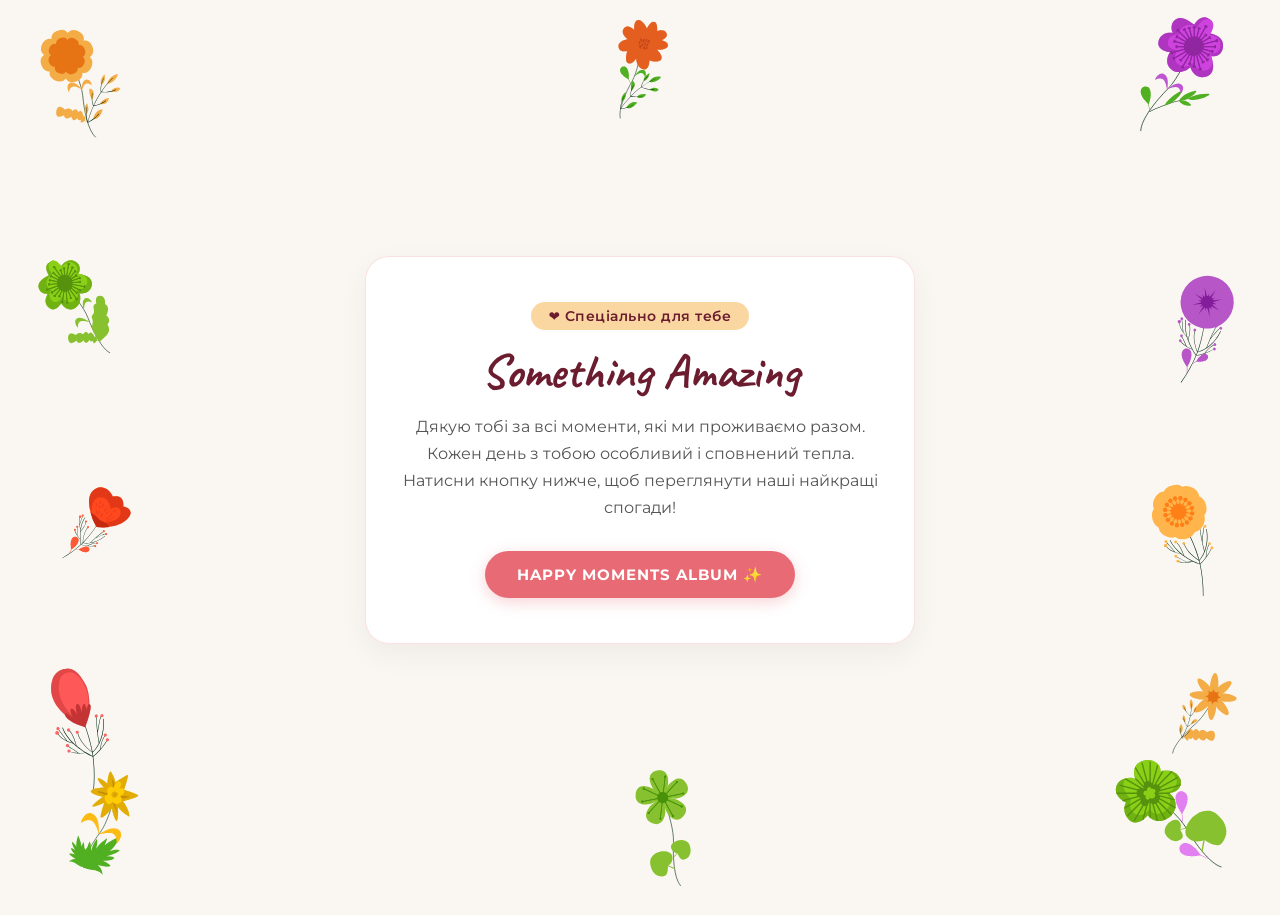
==== congratulations.html @ caf82a6d "Done" ====
<!DOCTYPE html>
<html lang="en">
<head>
    <meta charset="UTF-8">
    <meta name="viewport" content="width=device-width, initial-scale=1.0">
    <link rel="stylesheet" href="style_congratulations.css">
    <link rel="preconnect" href="https://fonts.googleapis.com">
    <link rel="preconnect" href="https://fonts.gstatic.com" crossorigin>
    <link href="https://fonts.googleapis.com/css2?family=Caveat:wght@600&family=Montserrat:wght@400;600;700&display=swap" rel="stylesheet">
    <title>Something Amazing</title>
</head>
<body>
    <div class="flowers-container">
        <img src="img/flowers/13.svg" class="flower flower-1" alt="Flower 1">
        <img src="img/flowers/14.svg" class="flower flower-2" alt="Flower 2">
        <img src="img/flowers/15.svg" class="flower flower-3" alt="Flower 3">
        <img src="img/flowers/16.svg" class="flower flower-4" alt="Flower 4">
        <img src="img/flowers/17.svg" class="flower flower-5" alt="Flower 5">
        <img src="img/flowers/18.svg" class="flower flower-6" alt="Flower 6">
        <img src="img/flowers/19.svg" class="flower flower-7" alt="Flower 7">
        <img src="img/flowers/20.svg" class="flower flower-8" alt="Flower 8">
        <img src="img/flowers/21.svg" class="flower flower-9" alt="Flower 9">
        <img src="img/flowers/22.svg" class="flower flower-10" alt="Flower 10">
        <img src="img/flowers/23.svg" class="flower flower-11" alt="Flower 11">
        <img src="img/flowers/24.svg" class="flower flower-12" alt="Flower 12">
    </div>
    <main class="content-card">
        <span class="ribbon-tag">❤️ Спеціально для тебе</span>
        <h1>Something Amazing</h1>
        <p class="description">
            Дякую тобі за всі моменти, які ми проживаємо разом. Кожен день з тобою особливий і сповнений тепла. Натисни кнопку нижче, щоб переглянути наші найкращі спогади!
        </p>
        <a href="album.html" class="album-btn">HAPPY MOMENTS ALBUM ✨</a>
    </main>
</body>
</html>
---- style_congratulations.css ----
/* --- Global Theme & Palette --- */
:root {
    --bg-color: #FAF7F2;          /* Cream background */
    --card-bg: #FFFFFF;           /* Pure white card */
    --primary-accent: #E86A75;    /* Coral Pink */
    --primary-hover: #D85560;     /* Darker Coral */
    --ribbon-bg: #FAD7A0;         /* Soft Peach Yellow */
    --text-dark: #2C2C2C;         /* Main body text */
    --text-heading: #6B1D2F;      /* Deep burgundy */
    --font-handwriting: 'Caveat', cursive;
    --font-main: 'Montserrat', system-ui, -apple-system, sans-serif;
}

* {
    box-sizing: border-box;
    margin: 0;
    padding: 0;
}

body {
    background-color: var(--bg-color);
    font-family: var(--font-main);
    color: var(--text-dark);
    min-height: 100vh;
    display: flex;
    justify-content: center;
    align-items: center;
    position: relative;
    overflow-x: hidden;
    padding: 20px;
}

/* --- Content Card --- */
.content-card {
    background-color: var(--card-bg);
    padding: 45px 35px;
    border-radius: 24px;
    box-shadow: 0 10px 30px rgba(0, 0, 0, 0.05);
    border: 1px solid rgba(232, 106, 117, 0.2);
    text-align: center;
    max-width: 550px;
    width: 100%;
    z-index: 10;
    position: relative;
    backdrop-filter: blur(5px);
}

.ribbon-tag {
    display: inline-block;
    background-color: var(--ribbon-bg);
    color: var(--text-heading);
    padding: 6px 18px;
    border-radius: 20px;
    font-size: 0.85rem;
    font-weight: 600;
    margin-bottom: 15px;
    letter-spacing: 0.5px;
}

h1 {
    font-family: var(--font-handwriting);
    font-size: 3rem;
    color: var(--text-heading);
    margin-bottom: 15px;
    line-height: 1.1;
}

.description {
    font-size: 1rem;
    line-height: 1.7;
    color: #555555;
    margin-bottom: 30px;
}

/* --- Album Link Button --- */
.album-btn {
    display: inline-block;
    background-color: var(--primary-accent);
    color: #FFFFFF;
    text-decoration: none;
    padding: 14px 32px;
    border-radius: 30px;
    font-weight: 700;
    font-size: 0.95rem;
    letter-spacing: 1px;
    box-shadow: 0 4px 15px rgba(232, 106, 117, 0.3);
    transition: all 0.3s ease;
}

.album-btn:hover {
    background-color: var(--primary-hover);
    transform: translateY(-3px) scale(1.02);
    box-shadow: 0 8px 22px rgba(232, 106, 117, 0.4);
}

/* --- Flowers Scattering & Rotations --- */
.flowers-container {
    position: absolute;
    top: 0;
    left: 0;
    width: 100%;
    height: 100%;
    pointer-events: none;
}

.flower {
    position: absolute;
    width: 110px;
    height: 110px;
    object-fit: contain;
    z-index: 1;
    transition: transform 0.3s ease;
}

/* Precise flower positions around the screen edges */
.flower-1  { top: 3%;   left: 3%;   transform: rotate(-20deg) scale(1.1); }
.flower-2  { top: 2%;   left: 46%;  transform: rotate(15deg)  scale(0.95); }
.flower-3  { top: 3%;   right: 3%;  transform: rotate(30deg)  scale(1.2); }

.flower-4  { top: 28%;  left: 2%;   transform: rotate(-35deg) scale(1.0); }
.flower-5  { top: 30%;  right: 2%;  transform: rotate(20deg)  scale(1.1); }

.flower-6  { top: 52%;  left: 3%;   transform: rotate(45deg)  scale(0.85); }
.flower-7  { top: 54%;  right: 3%;  transform: rotate(-15deg) scale(1.05); }

.flower-8  { top: 75%;  left: 2%;   transform: rotate(-10deg) scale(1.15); }
.flower-9  { top: 73%;  right: 2%;  transform: rotate(35deg)  scale(0.9); }

.flower-10 { bottom: 3%; left: 4%;   transform: rotate(22deg)  scale(1.0); }
.flower-11 { bottom: 2%; left: 48%;  transform: rotate(-12deg) scale(1.1); }
.flower-12 { bottom: 3%; right: 4%;  transform: rotate(-45deg) scale(1.25); }

/* Mobile Adjustments */
@media (max-width: 600px) {
    .flower {
        width: 65px;
        height: 65px;
    }
    .content-card {
        padding: 30px 20px;
    }
    h1 {
        font-size: 2.3rem;
    }
}
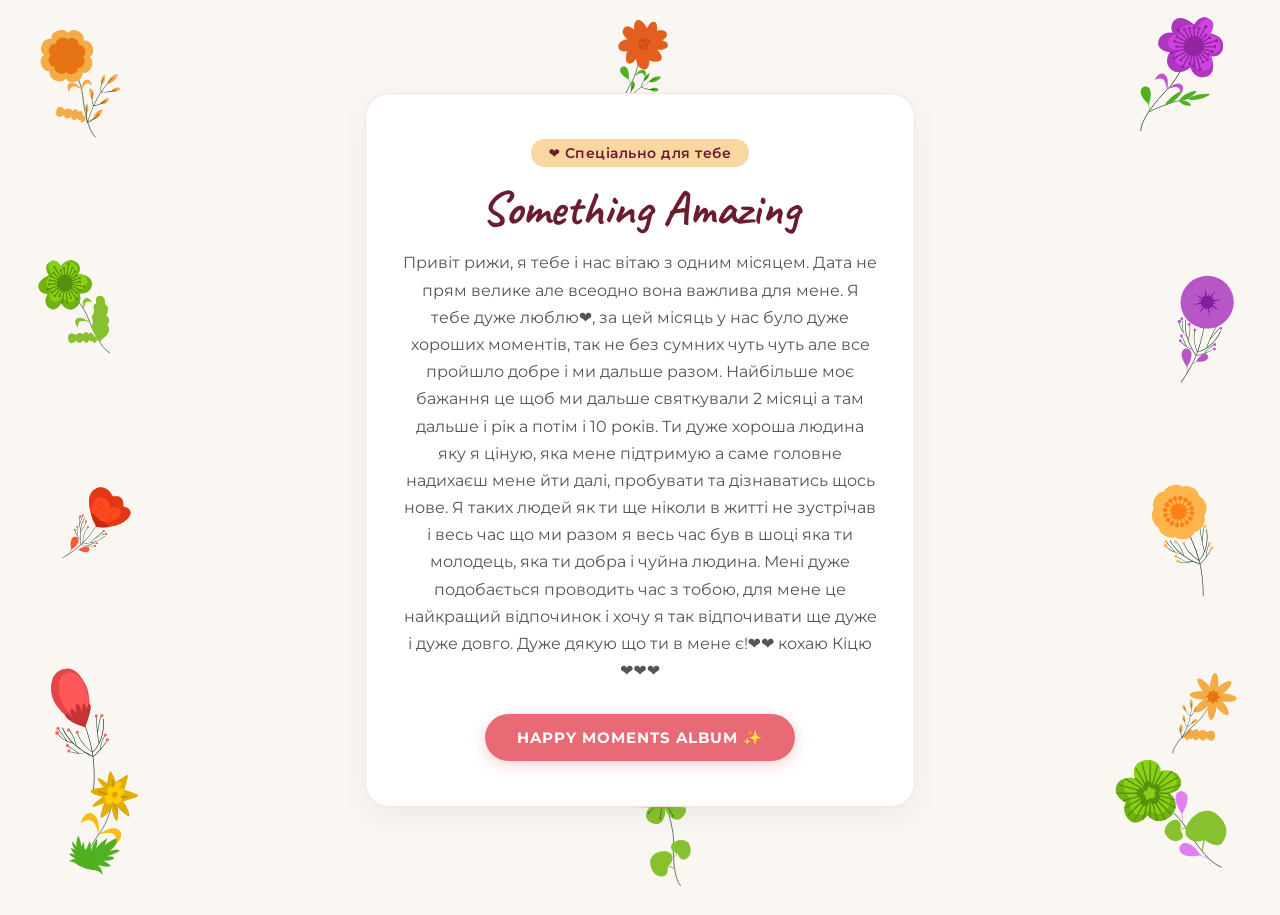
==== commit 8ab84342: "Update congratulations.html" ====
--- a/congratulations.html
+++ b/congratulations.html
@@ -28,7 +28,7 @@
         <span class="ribbon-tag">❤️ Спеціально для тебе</span>
         <h1>Something Amazing</h1>
         <p class="description">
-            Дякую тобі за всі моменти, які ми проживаємо разом. Кожен день з тобою особливий і сповнений тепла. Натисни кнопку нижче, щоб переглянути наші найкращі спогади!
+           Привіт рижи, я тебе і нас вітаю з одним місяцем. Дата не прям велике але всеодно вона важлива для мене. Я тебе дуже люблю❤️, за цей місяць у нас було дуже хороших моментів, так не без сумних чуть чуть але все пройшло добре і ми дальше разом. Найбільше моє бажання це щоб ми дальше святкували 2 місяці а там дальше і рік а потім і 10 років. Ти дуже хороша людина яку я ціную, яка мене підтримую а саме головне надихаєш мене йти далі, пробувати та дізнаватись щось нове. Я таких людей як ти ще ніколи в житті не зустрічав і весь час що ми разом я весь час був в шоці яка ти молодець, яка ти добра і чуйна людина. Мені дуже подобається проводить час з тобою, для мене це найкращий відпочинок і хочу я так відпочивати ще дуже і дуже довго. Дуже дякую що ти в мене є!❤️❤️ кохаю Кіцю❤️❤️❤️
         </p>
         <a href="album.html" class="album-btn">HAPPY MOMENTS ALBUM ✨</a>
     </main>
